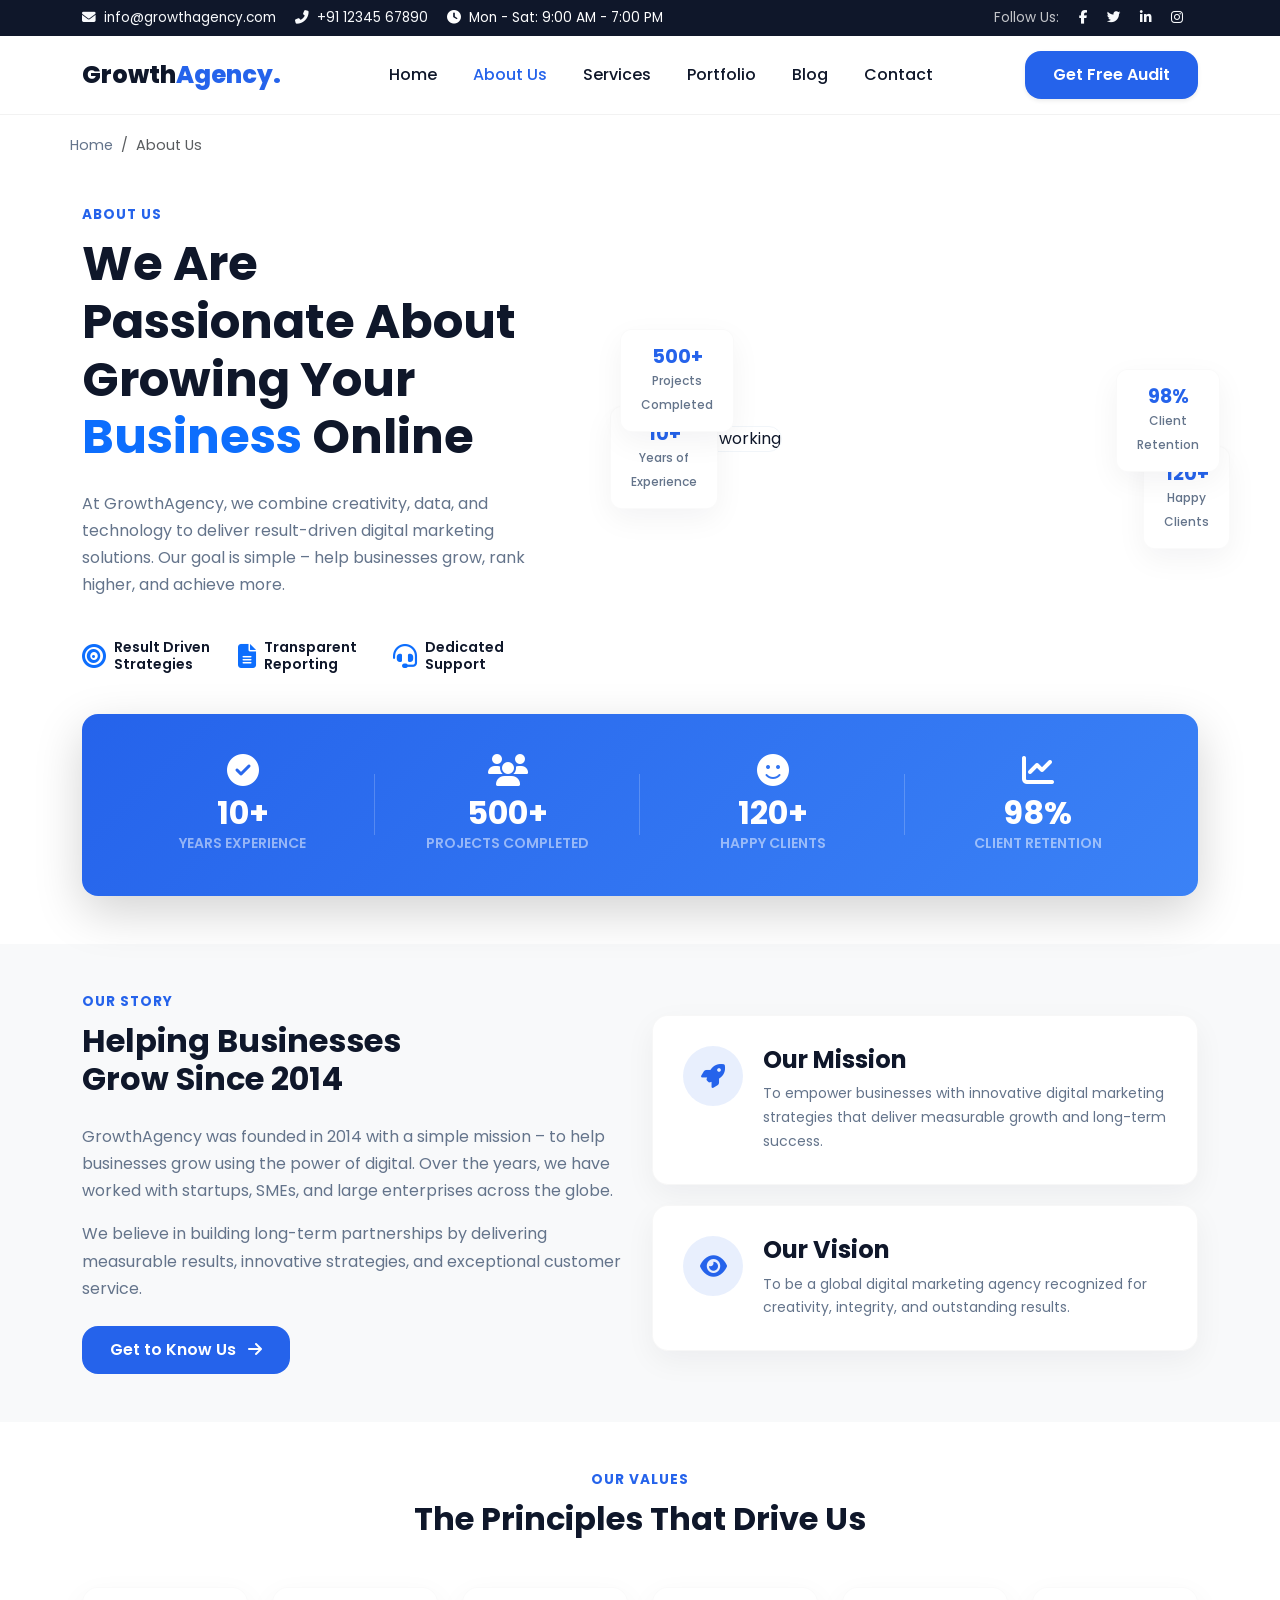
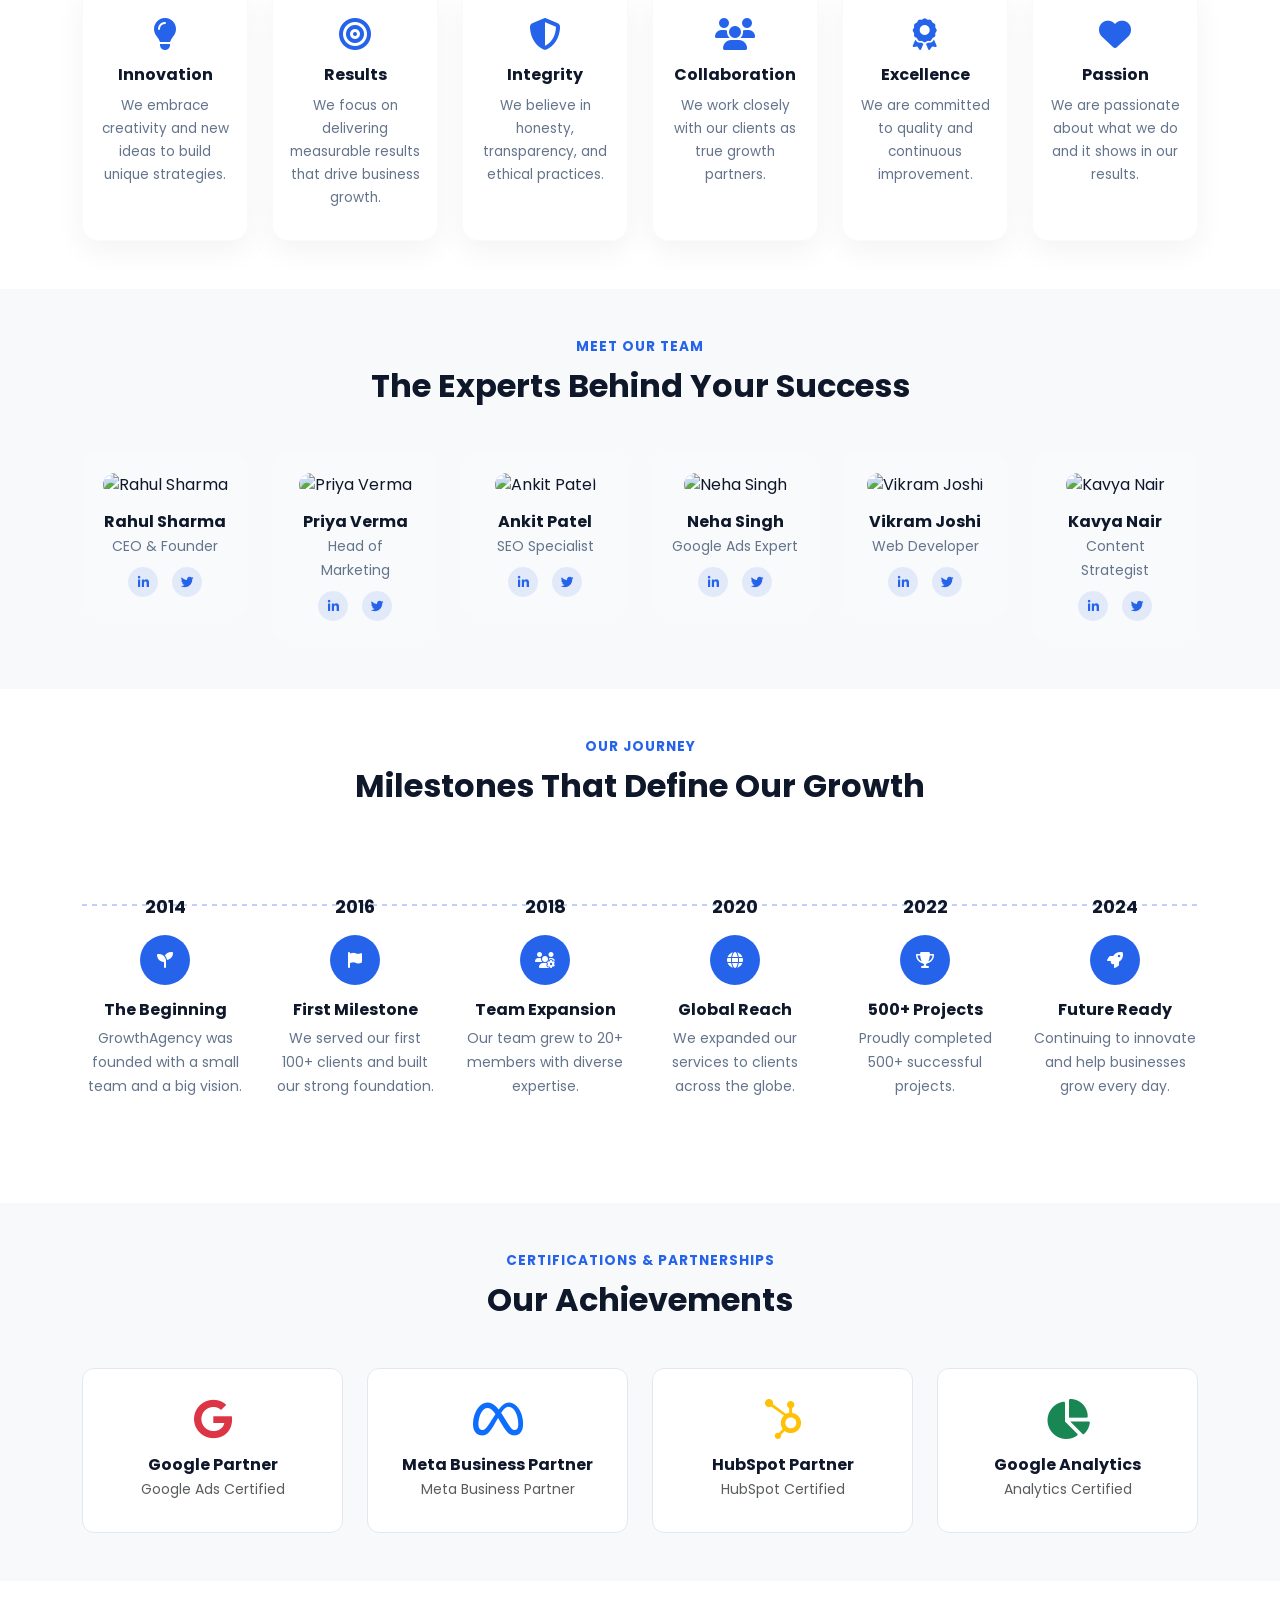
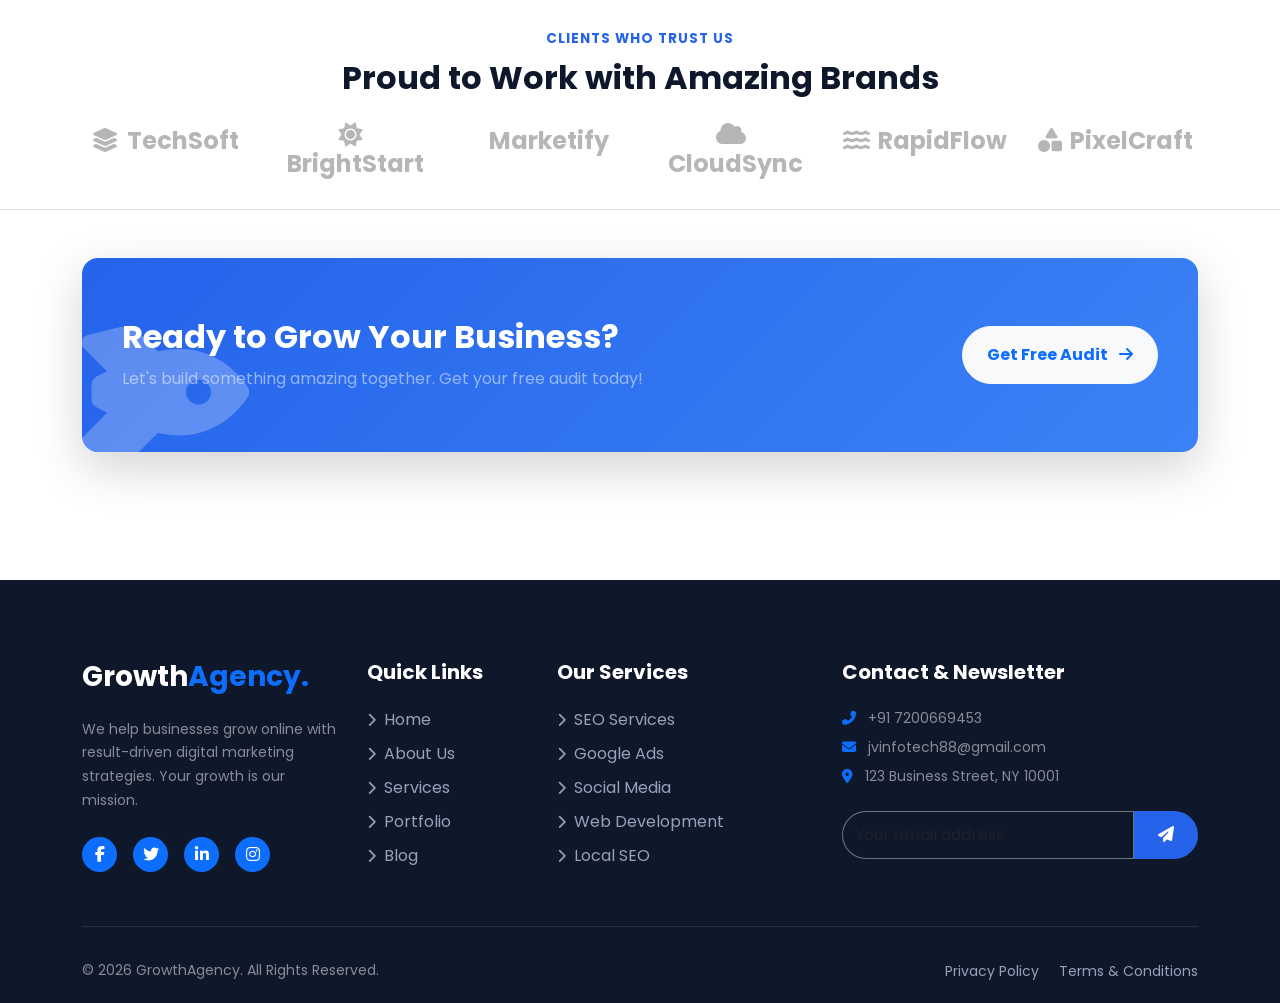
==== About us.html @ e073d341 "Initial commit - JV Infotech website" ====
<!DOCTYPE html>
<html lang="en">
<head>
    <meta charset="UTF-8">
    <meta name="viewport" content="width=device-width, initial-scale=1.0">
    <meta name="description" content="About GrowthAgency - Passionate about growing your business online.">
    <title>About Us | GrowthAgency</title>
    
    <!-- Google Fonts: Poppins -->
    <link href="https://fonts.googleapis.com/css2?family=Poppins:wght@300;400;500;600;700;800&display=swap" rel="stylesheet">
    
    <!-- Bootstrap 5.3 CSS -->
    <link href="https://cdn.jsdelivr.net/npm/bootstrap@5.3.0/dist/css/bootstrap.min.css" rel="stylesheet">
    
    <!-- Font Awesome -->
    <link rel="stylesheet" href="https://cdnjs.cloudflare.com/ajax/libs/font-awesome/6.4.0/css/all.min.css">
    
    <!-- AOS Animation Library -->
    <link href="https://unpkg.com/aos@2.3.1/dist/aos.css" rel="stylesheet">

    <style>
        :root {
            --primary: #2563EB;
            --secondary: #0F172A;
            --accent: #3B82F6;
            --light: #F8FAFC;
            --white: #FFFFFF;
            --text-gray: #64748B;
            --radius: 16px;
            --shadow: 0 10px 30px rgba(15, 23, 42, 0.05);
            --shadow-hover: 0 20px 40px rgba(37, 99, 235, 0.15);
            --transition: all 0.3s cubic-bezier(0.4, 0, 0.2, 1);
        }

        body {
            font-family: 'Poppins', sans-serif;
            color: var(--secondary);
            background-color: var(--white);
            overflow-x: hidden;
        }

        h1, h2, h3, h4, h5, h6 { font-weight: 700; }
        p { color: var(--text-gray); line-height: 1.7; }
        a { text-decoration: none; color: var(--primary); transition: var(--transition); }
        a:hover { color: var(--secondary); }

        /* Buttons */
        .btn-primary {
            background-color: var(--primary);
            border: none;
            padding: 12px 28px;
            border-radius: var(--radius);
            font-weight: 600;
            transition: var(--transition);
        }
        .btn-primary:hover {
            background-color: var(--secondary);
            transform: translateY(-2px);
            box-shadow: var(--shadow-hover);
        }

        /* Topbar & Navbar */
        .top-bar {
            background-color: var(--secondary);
            color: var(--white);
            font-size: 0.85rem;
            padding: 8px 0;
        }
        .top-bar a { color: var(--light); margin-right: 15px; }
        
        .navbar {
            background: rgba(255, 255, 255, 0.95);
            backdrop-filter: blur(10px);
            padding: 15px 0;
            border-bottom: 1px solid rgba(0,0,0,0.05);
        }
        .navbar-brand { font-weight: 800; font-size: 1.5rem; color: var(--secondary); }
        .navbar-brand span { color: var(--primary); }
        .nav-link { font-weight: 500; color: var(--secondary) !important; margin: 0 10px; position: relative; }
        .nav-link.active, .nav-link:hover { color: var(--primary) !important; }

        /* Breadcrumb */
        .breadcrumb-wrap { padding: 20px 0 0 0; font-size: 0.9rem; }
        .breadcrumb a { color: var(--text-gray); }
        .breadcrumb a:hover { color: var(--primary); }

        /* General Section Styling */
        .section-title { margin-bottom: 3rem; }
        .section-subtitle {
            color: var(--primary);
            font-weight: 700;
            text-transform: uppercase;
            letter-spacing: 1px;
            font-size: 0.85rem;
            margin-bottom: 10px;
            display: block;
        }

        /* About Hero Badges */
        .floating-badge {
            position: absolute;
            background: var(--white);
            padding: 15px 20px;
            border-radius: 12px;
            box-shadow: var(--shadow);
            text-align: center;
            border: 1px solid rgba(0,0,0,0.02);
            z-index: 2;
        }
        .floating-badge h4 { color: var(--primary); margin: 0; font-size: 1.2rem; }
        .floating-badge span { font-size: 0.75rem; color: var(--text-gray); font-weight: 500; }

        /* Stats Strip */
        .stats-strip {
            background: linear-gradient(135deg, var(--primary) 0%, var(--accent) 100%);
            border-radius: var(--radius);
            padding: 40px;
            color: var(--white);
            margin-top: 40px;
        }
        .stat-item { text-align: center; position: relative; }
        .stat-item:not(:last-child)::after {
            content: '';
            position: absolute;
            right: 0;
            top: 20%;
            height: 60%;
            width: 1px;
            background: rgba(255,255,255,0.2);
        }
        @media (max-width: 768px) {
            .stat-item:not(:last-child)::after { display: none; }
            .stat-item { margin-bottom: 30px; }
        }

        /* Mission / Vision Cards */
        .mission-card {
            background: var(--white);
            border-radius: var(--radius);
            padding: 30px;
            box-shadow: var(--shadow);
            border: 1px solid rgba(0,0,0,0.03);
            display: flex;
            align-items: flex-start;
            gap: 20px;
            margin-bottom: 20px;
            transition: var(--transition);
        }
        .mission-card:hover { transform: translateX(-5px); border-color: rgba(37, 99, 235, 0.2); }
        .mission-icon {
            width: 60px;
            height: 60px;
            background: rgba(37, 99, 235, 0.1);
            color: var(--primary);
            border-radius: 50%;
            display: flex;
            align-items: center;
            justify-content: center;
            font-size: 1.5rem;
            flex-shrink: 0;
        }

        /* Values Grid */
        .value-card {
            text-align: center;
            padding: 30px 15px;
            background: var(--white);
            border-radius: var(--radius);
            box-shadow: var(--shadow);
            border: 1px solid rgba(0,0,0,0.02);
            height: 100%;
            transition: var(--transition);
        }
        .value-card:hover { transform: translateY(-5px); box-shadow: var(--shadow-hover); }
        .value-icon { font-size: 2rem; color: var(--primary); margin-bottom: 15px; }
        .value-card h6 { font-weight: 700; margin-bottom: 10px; }
        .value-card p { font-size: 0.85rem; margin: 0; }

        /* Team Section */
        .team-card {
            background: var(--light);
            border-radius: var(--radius);
            padding: 20px;
            text-align: center;
            transition: var(--transition);
        }
        .team-card:hover { background: var(--white); box-shadow: var(--shadow); transform: translateY(-5px); }
        .team-img { width: 100%; aspect-ratio: 1/1; object-fit: cover; border-radius: 12px; margin-bottom: 15px; }
        .team-social a { color: var(--primary); margin: 0 5px; background: rgba(37, 99, 235, 0.1); width: 30px; height: 30px; display: inline-flex; align-items: center; justify-content: center; border-radius: 50%; font-size: 0.8rem; }
        .team-social a:hover { background: var(--primary); color: var(--white); }

        /* Journey Timeline */
        .timeline-wrapper { position: relative; padding: 40px 0; }
        .timeline-line {
            position: absolute;
            top: 50px;
            left: 0;
            width: 100%;
            height: 2px;
            background: repeating-linear-gradient(to right, var(--primary) 0, var(--primary) 5px, transparent 5px, transparent 10px);
            z-index: 1;
            opacity: 0.3;
        }
        .timeline-item { text-align: center; position: relative; z-index: 2; }
        .timeline-year { font-weight: 700; font-size: 1.1rem; color: var(--secondary); margin-bottom: 15px; display: block; }
        .timeline-icon {
            width: 50px;
            height: 50px;
            background: var(--primary);
            color: var(--white);
            border-radius: 50%;
            display: inline-flex;
            align-items: center;
            justify-content: center;
            margin-bottom: 15px;
            box-shadow: 0 0 0 6px var(--white);
        }
        @media (max-width: 991px) {
            .timeline-line { display: none; }
            .timeline-item { margin-bottom: 30px; border-left: 2px dashed var(--primary); padding-left: 20px; text-align: left; }
            .timeline-icon { margin-bottom: 10px; }
        }

        /* Logos Section */
        .partner-card {
            background: var(--white);
            border: 1px solid #e2e8f0;
            border-radius: 12px;
            padding: 30px;
            text-align: center;
            height: 100%;
            display: flex;
            flex-direction: column;
            justify-content: center;
            align-items: center;
        }
        .brand-logo { opacity: 0.6; filter: grayscale(100%); transition: var(--transition); max-height: 40px; }
        .brand-logo:hover { opacity: 1; filter: grayscale(0%); }

        /* CTA & Footer */
        .cta-section { background: linear-gradient(135deg, var(--primary) 0%, var(--accent) 100%); padding: 60px 40px; border-radius: var(--radius); }
        footer { background-color: var(--secondary); color: var(--white); padding: 80px 0 20px; margin-top: 80px; }
        .footer-links a { color: #94A3B8; display: block; margin-bottom: 10px; transition: var(--transition); }
        .footer-links a:hover { color: var(--primary); padding-left: 5px; }
    </style>
</head>
<body>

    <!-- Top Info Bar -->
    <div class="top-bar d-none d-lg-block">
        <div class="container d-flex justify-content-between align-items-center">
            <div>
                <a href="mailto:info@growthagency.com"><i class="fas fa-envelope me-2"></i>info@growthagency.com</a>
                <a href="tel:+911234567890"><i class="fas fa-phone-alt me-2"></i>+91 12345 67890</a>
                <span><i class="fas fa-clock me-2"></i>Mon - Sat: 9:00 AM - 7:00 PM</span>
            </div>
            <div>
                <span class="me-3 opacity-75">Follow Us:</span>
                <a href="#"><i class="fab fa-facebook-f"></i></a>
                <a href="#"><i class="fab fa-twitter"></i></a>
                <a href="#"><i class="fab fa-linkedin-in"></i></a>
                <a href="#"><i class="fab fa-instagram"></i></a>
            </div>
        </div>
    </div>

    <!-- Sticky Navbar -->
    <nav class="navbar navbar-expand-lg sticky-top">
        <div class="container">
            <a class="navbar-brand" href="#">Growth<span>Agency.</span></a>
            <button class="navbar-toggler" type="button" data-bs-toggle="collapse" data-bs-target="#navbarNav">
                <span class="navbar-toggler-icon"></span>
            </button>
            <div class="collapse navbar-collapse" id="navbarNav">
                <ul class="navbar-nav mx-auto">
                    <li class="nav-item"><a class="nav-link" href="index.html">Home</a></li>
                    <li class="nav-item"><a class="nav-link active" href="about.html">About Us</a></li>
                    <li class="nav-item"><a class="nav-link" href="services.html">Services</a></li>
                    <li class="nav-item"><a class="nav-link" href="#">Portfolio</a></li>
                    <li class="nav-item"><a class="nav-link" href="#">Blog</a></li>
                    <li class="nav-item"><a class="nav-link" href="#">Contact</a></li>
                </ul>
                <a href="#" class="btn btn-primary shadow-sm">Get Free Audit</a>
            </div>
        </div>
    </nav>

    <!-- Breadcrumb -->
    <div class="container breadcrumb-wrap">
        <nav aria-label="breadcrumb">
            <ol class="breadcrumb mb-0">
                <li class="breadcrumb-item"><a href="index.html">Home</a></li>
                <li class="breadcrumb-item active" aria-current="page">About Us</li>
            </ol>
        </nav>
    </div>

    <!-- Hero Section -->
    <section class="py-5">
        <div class="container">
            <div class="row align-items-center">
                <!-- Left Text -->
                <div class="col-lg-5 mb-5 mb-lg-0" data-aos="fade-right">
                    <span class="section-subtitle">About Us</span>
                    <h1 class="display-5 fw-bold mb-4">We Are Passionate About Growing Your <span class="text-primary">Business</span> Online</h1>
                    <p class="mb-4">At GrowthAgency, we combine creativity, data, and technology to deliver result-driven digital marketing solutions. Our goal is simple – help businesses grow, rank higher, and achieve more.</p>
                    
                    <div class="row g-3 mt-2">
                        <div class="col-sm-4 d-flex align-items-center gap-2">
                            <i class="fas fa-bullseye text-primary fs-4"></i>
                            <span class="small fw-semibold lh-sm">Result Driven<br>Strategies</span>
                        </div>
                        <div class="col-sm-4 d-flex align-items-center gap-2">
                            <i class="fas fa-file-alt text-primary fs-4"></i>
                            <span class="small fw-semibold lh-sm">Transparent<br>Reporting</span>
                        </div>
                        <div class="col-sm-4 d-flex align-items-center gap-2">
                            <i class="fas fa-headset text-primary fs-4"></i>
                            <span class="small fw-semibold lh-sm">Dedicated<br>Support</span>
                        </div>
                    </div>
                </div>

                <!-- Right Image with static badges -->
                <div class="col-lg-6 offset-lg-1 position-relative" data-aos="fade-left">
                    <img src="https://images.unsplash.com/photo-1522071820081-009f0129c71c?auto=format&fit=crop&w=800&q=80" alt="Team working" class="img-fluid rounded-4" style="border: 1px solid #f1f5f9;">
                    
                    <!-- Floating Stat Badges -->
                    <div class="floating-badge d-none d-md-block" style="top: -20px; left: -30px;">
                        <h4>10+</h4><span>Years of<br>Experience</span>
                    </div>
                    <div class="floating-badge d-none d-md-block" style="top: 20px; right: -20px;">
                        <h4>120+</h4><span>Happy<br>Clients</span>
                    </div>
                    <div class="floating-badge d-none d-md-block" style="bottom: 20px; left: -20px;">
                        <h4>500+</h4><span>Projects<br>Completed</span>
                    </div>
                    <div class="floating-badge d-none d-md-block" style="bottom: -20px; right: -10px;">
                        <h4>98%</h4><span>Client<br>Retention</span>
                    </div>
                </div>
            </div>

            <!-- Blue Stats Strip -->
            <div class="stats-strip shadow-lg" data-aos="fade-up">
                <div class="row">
                    <div class="col-md-3 stat-item">
                        <i class="fas fa-check-circle fs-2 mb-2"></i>
                        <h2 class="fw-bold mb-0">10+</h2>
                        <p class="mb-0 text-white-50 small text-uppercase fw-semibold">Years Experience</p>
                    </div>
                    <div class="col-md-3 stat-item">
                        <i class="fas fa-users fs-2 mb-2"></i>
                        <h2 class="fw-bold mb-0">500+</h2>
                        <p class="mb-0 text-white-50 small text-uppercase fw-semibold">Projects Completed</p>
                    </div>
                    <div class="col-md-3 stat-item">
                        <i class="fas fa-smile fs-2 mb-2"></i>
                        <h2 class="fw-bold mb-0">120+</h2>
                        <p class="mb-0 text-white-50 small text-uppercase fw-semibold">Happy Clients</p>
                    </div>
                    <div class="col-md-3 stat-item">
                        <i class="fas fa-chart-line fs-2 mb-2"></i>
                        <h2 class="fw-bold mb-0">98%</h2>
                        <p class="mb-0 text-white-50 small text-uppercase fw-semibold">Client Retention</p>
                    </div>
                </div>
            </div>
        </div>
    </section>

    <!-- Our Story Section -->
    <section class="py-5 bg-light">
        <div class="container">
            <div class="row align-items-center">
                <div class="col-lg-6 mb-5 mb-lg-0" data-aos="fade-right">
                    <span class="section-subtitle">Our Story</span>
                    <h2 class="mb-4">Helping Businesses<br>Grow Since 2014</h2>
                    <p>GrowthAgency was founded in 2014 with a simple mission – to help businesses grow using the power of digital. Over the years, we have worked with startups, SMEs, and large enterprises across the globe.</p>
                    <p class="mb-4">We believe in building long-term partnerships by delivering measurable results, innovative strategies, and exceptional customer service.</p>
                    <a href="#" class="btn btn-primary">Get to Know Us <i class="fas fa-arrow-right ms-2"></i></a>
                </div>
                <div class="col-lg-6" data-aos="fade-left">
                    <div class="mission-card">
                        <div class="mission-icon"><i class="fas fa-rocket"></i></div>
                        <div>
                            <h4 class="mb-2">Our Mission</h4>
                            <p class="mb-0 small">To empower businesses with innovative digital marketing strategies that deliver measurable growth and long-term success.</p>
                        </div>
                    </div>
                    <div class="mission-card mb-0">
                        <div class="mission-icon"><i class="fas fa-eye"></i></div>
                        <div>
                            <h4 class="mb-2">Our Vision</h4>
                            <p class="mb-0 small">To be a global digital marketing agency recognized for creativity, integrity, and outstanding results.</p>
                        </div>
                    </div>
                </div>
            </div>
        </div>
    </section>

    <!-- Our Values Section -->
    <section class="py-5">
        <div class="container">
            <div class="text-center section-title" data-aos="fade-up">
                <span class="section-subtitle">Our Values</span>
                <h2>The Principles That Drive Us</h2>
            </div>
            
            <div class="row g-4 justify-content-center">
                <!-- Value 1 -->
                <div class="col-lg-2 col-md-4 col-6" data-aos="fade-up" data-aos-delay="100">
                    <div class="value-card">
                        <i class="fas fa-lightbulb value-icon"></i>
                        <h6>Innovation</h6>
                        <p>We embrace creativity and new ideas to build unique strategies.</p>
                    </div>
                </div>
                <!-- Value 2 -->
                <div class="col-lg-2 col-md-4 col-6" data-aos="fade-up" data-aos-delay="200">
                    <div class="value-card">
                        <i class="fas fa-bullseye value-icon"></i>
                        <h6>Results</h6>
                        <p>We focus on delivering measurable results that drive business growth.</p>
                    </div>
                </div>
                <!-- Value 3 -->
                <div class="col-lg-2 col-md-4 col-6" data-aos="fade-up" data-aos-delay="300">
                    <div class="value-card">
                        <i class="fas fa-shield-alt value-icon"></i>
                        <h6>Integrity</h6>
                        <p>We believe in honesty, transparency, and ethical practices.</p>
                    </div>
                </div>
                <!-- Value 4 -->
                <div class="col-lg-2 col-md-4 col-6" data-aos="fade-up" data-aos-delay="400">
                    <div class="value-card">
                        <i class="fas fa-users value-icon"></i>
                        <h6>Collaboration</h6>
                        <p>We work closely with our clients as true growth partners.</p>
                    </div>
                </div>
                <!-- Value 5 -->
                <div class="col-lg-2 col-md-4 col-6" data-aos="fade-up" data-aos-delay="500">
                    <div class="value-card">
                        <i class="fas fa-award value-icon"></i>
                        <h6>Excellence</h6>
                        <p>We are committed to quality and continuous improvement.</p>
                    </div>
                </div>
                <!-- Value 6 -->
                <div class="col-lg-2 col-md-4 col-6" data-aos="fade-up" data-aos-delay="600">
                    <div class="value-card">
                        <i class="fas fa-heart value-icon"></i>
                        <h6>Passion</h6>
                        <p>We are passionate about what we do and it shows in our results.</p>
                    </div>
                </div>
            </div>
        </div>
    </section>

    <!-- Meet Our Team -->
    <section class="py-5 bg-light">
        <div class="container">
            <div class="text-center section-title" data-aos="fade-up">
                <span class="section-subtitle">Meet Our Team</span>
                <h2>The Experts Behind Your Success</h2>
            </div>
            
            <div class="row g-4">
                <!-- Team 1 -->
                <div class="col-lg-2 col-md-4 col-6" data-aos="fade-up" data-aos-delay="100">
                    <div class="team-card">
                        <img src="https://randomuser.me/api/portraits/men/32.jpg" alt="Rahul Sharma" class="team-img">
                        <h6 class="mb-1 fw-bold">Rahul Sharma</h6>
                        <p class="small mb-2">CEO & Founder</p>
                        <div class="team-social">
                            <a href="#"><i class="fab fa-linkedin-in"></i></a>
                            <a href="#"><i class="fab fa-twitter"></i></a>
                        </div>
                    </div>
                </div>
                <!-- Team 2 -->
                <div class="col-lg-2 col-md-4 col-6" data-aos="fade-up" data-aos-delay="200">
                    <div class="team-card">
                        <img src="https://randomuser.me/api/portraits/women/44.jpg" alt="Priya Verma" class="team-img">
                        <h6 class="mb-1 fw-bold">Priya Verma</h6>
                        <p class="small mb-2">Head of Marketing</p>
                        <div class="team-social">
                            <a href="#"><i class="fab fa-linkedin-in"></i></a>
                            <a href="#"><i class="fab fa-twitter"></i></a>
                        </div>
                    </div>
                </div>
                <!-- Team 3 -->
                <div class="col-lg-2 col-md-4 col-6" data-aos="fade-up" data-aos-delay="300">
                    <div class="team-card">
                        <img src="https://randomuser.me/api/portraits/men/62.jpg" alt="Ankit Patel" class="team-img">
                        <h6 class="mb-1 fw-bold">Ankit Patel</h6>
                        <p class="small mb-2">SEO Specialist</p>
                        <div class="team-social">
                            <a href="#"><i class="fab fa-linkedin-in"></i></a>
                            <a href="#"><i class="fab fa-twitter"></i></a>
                        </div>
                    </div>
                </div>
                <!-- Team 4 -->
                <div class="col-lg-2 col-md-4 col-6" data-aos="fade-up" data-aos-delay="400">
                    <div class="team-card">
                        <img src="https://randomuser.me/api/portraits/women/68.jpg" alt="Neha Singh" class="team-img">
                        <h6 class="mb-1 fw-bold">Neha Singh</h6>
                        <p class="small mb-2">Google Ads Expert</p>
                        <div class="team-social">
                            <a href="#"><i class="fab fa-linkedin-in"></i></a>
                            <a href="#"><i class="fab fa-twitter"></i></a>
                        </div>
                    </div>
                </div>
                <!-- Team 5 -->
                <div class="col-lg-2 col-md-4 col-6" data-aos="fade-up" data-aos-delay="500">
                    <div class="team-card">
                        <img src="https://randomuser.me/api/portraits/men/85.jpg" alt="Vikram Joshi" class="team-img">
                        <h6 class="mb-1 fw-bold">Vikram Joshi</h6>
                        <p class="small mb-2">Web Developer</p>
                        <div class="team-social">
                            <a href="#"><i class="fab fa-linkedin-in"></i></a>
                            <a href="#"><i class="fab fa-twitter"></i></a>
                        </div>
                    </div>
                </div>
                <!-- Team 6 -->
                <div class="col-lg-2 col-md-4 col-6" data-aos="fade-up" data-aos-delay="600">
                    <div class="team-card">
                        <img src="https://randomuser.me/api/portraits/women/90.jpg" alt="Kavya Nair" class="team-img">
                        <h6 class="mb-1 fw-bold">Kavya Nair</h6>
                        <p class="small mb-2">Content Strategist</p>
                        <div class="team-social">
                            <a href="#"><i class="fab fa-linkedin-in"></i></a>
                            <a href="#"><i class="fab fa-twitter"></i></a>
                        </div>
                    </div>
                </div>
            </div>
        </div>
    </section>

    <!-- Our Journey Timeline -->
    <section class="py-5">
        <div class="container">
            <div class="text-center section-title" data-aos="fade-up">
                <span class="section-subtitle">Our Journey</span>
                <h2>Milestones That Define Our Growth</h2>
            </div>
            
            <div class="timeline-wrapper" data-aos="fade-up">
                <div class="timeline-line"></div>
                <div class="row text-center">
                    <div class="col-lg-2 col-md-6 timeline-item">
                        <span class="timeline-year">2014</span>
                        <div class="timeline-icon"><i class="fas fa-seedling"></i></div>
                        <h6 class="fw-bold">The Beginning</h6>
                        <p class="small">GrowthAgency was founded with a small team and a big vision.</p>
                    </div>
                    <div class="col-lg-2 col-md-6 timeline-item">
                        <span class="timeline-year">2016</span>
                        <div class="timeline-icon"><i class="fas fa-flag"></i></div>
                        <h6 class="fw-bold">First Milestone</h6>
                        <p class="small">We served our first 100+ clients and built our strong foundation.</p>
                    </div>
                    <div class="col-lg-2 col-md-6 timeline-item">
                        <span class="timeline-year">2018</span>
                        <div class="timeline-icon"><i class="fas fa-users-cog"></i></div>
                        <h6 class="fw-bold">Team Expansion</h6>
                        <p class="small">Our team grew to 20+ members with diverse expertise.</p>
                    </div>
                    <div class="col-lg-2 col-md-6 timeline-item">
                        <span class="timeline-year">2020</span>
                        <div class="timeline-icon"><i class="fas fa-globe"></i></div>
                        <h6 class="fw-bold">Global Reach</h6>
                        <p class="small">We expanded our services to clients across the globe.</p>
                    </div>
                    <div class="col-lg-2 col-md-6 timeline-item">
                        <span class="timeline-year">2022</span>
                        <div class="timeline-icon"><i class="fas fa-trophy"></i></div>
                        <h6 class="fw-bold">500+ Projects</h6>
                        <p class="small">Proudly completed 500+ successful projects.</p>
                    </div>
                    <div class="col-lg-2 col-md-6 timeline-item">
                        <span class="timeline-year">2024</span>
                        <div class="timeline-icon"><i class="fas fa-rocket"></i></div>
                        <h6 class="fw-bold">Future Ready</h6>
                        <p class="small">Continuing to innovate and help businesses grow every day.</p>
                    </div>
                </div>
            </div>
        </div>
    </section>

    <!-- Certifications & Partnerships -->
    <section class="py-5 bg-light">
        <div class="container">
            <div class="text-center section-title" data-aos="fade-up">
                <span class="section-subtitle">Certifications & Partnerships</span>
                <h2>Our Achievements</h2>
            </div>
            
            <div class="row g-4">
                <div class="col-md-3 col-sm-6" data-aos="fade-up" data-aos-delay="100">
                    <div class="partner-card">
                        <i class="fab fa-google fs-1 text-danger mb-3"></i>
                        <h6 class="fw-bold m-0">Google Partner</h6>
                        <p class="small text-muted m-0 mt-1">Google Ads Certified</p>
                    </div>
                </div>
                <div class="col-md-3 col-sm-6" data-aos="fade-up" data-aos-delay="200">
                    <div class="partner-card">
                        <i class="fab fa-meta fs-1 text-primary mb-3"></i>
                        <h6 class="fw-bold m-0">Meta Business Partner</h6>
                        <p class="small text-muted m-0 mt-1">Meta Business Partner</p>
                    </div>
                </div>
                <div class="col-md-3 col-sm-6" data-aos="fade-up" data-aos-delay="300">
                    <div class="partner-card">
                        <i class="fab fa-hubspot fs-1 text-warning mb-3"></i>
                        <h6 class="fw-bold m-0">HubSpot Partner</h6>
                        <p class="small text-muted m-0 mt-1">HubSpot Certified</p>
                    </div>
                </div>
                <div class="col-md-3 col-sm-6" data-aos="fade-up" data-aos-delay="400">
                    <div class="partner-card">
                        <i class="fas fa-chart-pie fs-1 text-success mb-3"></i>
                        <h6 class="fw-bold m-0">Google Analytics</h6>
                        <p class="small text-muted m-0 mt-1">Analytics Certified</p>
                    </div>
                </div>
            </div>
        </div>
    </section>

    <!-- Clients Who Trust Us -->
    <section class="py-5 border-bottom">
        <div class="container">
            <div class="text-center section-title mb-4" data-aos="fade-up">
                <span class="section-subtitle">Clients Who Trust Us</span>
                <h2>Proud to Work with Amazing Brands</h2>
            </div>
            <div class="row align-items-center justify-content-center text-center opacity-75" data-aos="fade-up">
                <div class="col-4 col-md-2 mb-4 mb-md-0"><h4 class="brand-logo text-muted m-0"><i class="fas fa-layer-group me-2"></i>TechSoft</h4></div>
                <div class="col-4 col-md-2 mb-4 mb-md-0"><h4 class="brand-logo text-muted m-0"><i class="fas fa-sun me-2"></i>BrightStart</h4></div>
                <div class="col-4 col-md-2 mb-4 mb-md-0"><h4 class="brand-logo text-muted m-0"><i class="fas fa-chart-network me-2"></i>Marketify</h4></div>
                <div class="col-4 col-md-2 mb-4 mb-md-0"><h4 class="brand-logo text-muted m-0"><i class="fas fa-cloud me-2"></i>CloudSync</h4></div>
                <div class="col-4 col-md-2 mb-4 mb-md-0"><h4 class="brand-logo text-muted m-0"><i class="fas fa-water me-2"></i>RapidFlow</h4></div>
                <div class="col-4 col-md-2 mb-4 mb-md-0"><h4 class="brand-logo text-muted m-0"><i class="fas fa-shapes me-2"></i>PixelCraft</h4></div>
            </div>
        </div>
    </section>

    <!-- CTA Section -->
    <section class="py-5">
        <div class="container">
            <div class="cta-section d-flex flex-column flex-md-row align-items-center justify-content-between position-relative overflow-hidden text-white shadow-lg" data-aos="zoom-in">
                <!-- Rocket decoration -->
                <i class="fas fa-rocket position-absolute opacity-25" style="font-size: 10rem; bottom: -20px; left: -20px; transform: rotate(45deg);"></i>
                
                <div class="position-relative z-2 mb-4 mb-md-0">
                    <h2 class="fw-bold mb-2">Ready to Grow Your Business?</h2>
                    <p class="m-0 text-white-50">Let's build something amazing together. Get your free audit today!</p>
                </div>
                <a href="#" class="btn btn-light text-primary fw-bold px-4 py-3 rounded-pill position-relative z-2">Get Free Audit <i class="fas fa-arrow-right ms-2"></i></a>
            </div>
        </div>
    </section>

    <!-- Footer -->
    <footer>
        <div class="container">
            <div class="row g-4 mb-5">
                <div class="col-lg-3 col-md-6">
                    <h3 class="fw-bold text-white mb-4">Growth<span class="text-primary">Agency.</span></h3>
                    <p class="text-white-50 small mb-4">We help businesses grow online with result-driven digital marketing strategies. Your growth is our mission.</p>
                    <div class="d-flex gap-3">
                        <a href="#" class="text-white bg-primary p-2 rounded-circle d-flex align-items-center justify-content-center" style="width: 35px; height: 35px;"><i class="fab fa-facebook-f"></i></a>
                        <a href="#" class="text-white bg-primary p-2 rounded-circle d-flex align-items-center justify-content-center" style="width: 35px; height: 35px;"><i class="fab fa-twitter"></i></a>
                        <a href="#" class="text-white bg-primary p-2 rounded-circle d-flex align-items-center justify-content-center" style="width: 35px; height: 35px;"><i class="fab fa-linkedin-in"></i></a>
                        <a href="#" class="text-white bg-primary p-2 rounded-circle d-flex align-items-center justify-content-center" style="width: 35px; height: 35px;"><i class="fab fa-instagram"></i></a>
                    </div>
                </div>
                
                <div class="col-lg-2 col-md-6 footer-links">
                    <h5 class="text-white mb-4">Quick Links</h5>
                    <a href="index.html"><i class="fas fa-chevron-right me-2 small"></i>Home</a>
                    <a href="about.html"><i class="fas fa-chevron-right me-2 small"></i>About Us</a>
                    <a href="services.html"><i class="fas fa-chevron-right me-2 small"></i>Services</a>
                    <a href="#"><i class="fas fa-chevron-right me-2 small"></i>Portfolio</a>
                    <a href="#"><i class="fas fa-chevron-right me-2 small"></i>Blog</a>
                </div>
                
                <div class="col-lg-3 col-md-6 footer-links">
                    <h5 class="text-white mb-4">Our Services</h5>
                    <a href="#"><i class="fas fa-chevron-right me-2 small"></i>SEO Services</a>
                    <a href="#"><i class="fas fa-chevron-right me-2 small"></i>Google Ads</a>
                    <a href="#"><i class="fas fa-chevron-right me-2 small"></i>Social Media</a>
                    <a href="#"><i class="fas fa-chevron-right me-2 small"></i>Web Development</a>
                    <a href="#"><i class="fas fa-chevron-right me-2 small"></i>Local SEO</a>
                </div>
                
                <div class="col-lg-4 col-md-6">
                    <h5 class="text-white mb-4">Contact & Newsletter</h5>
                    <ul class="list-unstyled text-white-50 small mb-4">
                        <li class="mb-2"><i class="fas fa-phone-alt me-2 text-primary"></i> +91 7200669453</li>
                        <li class="mb-2"><i class="fas fa-envelope me-2 text-primary"></i> jvinfotech88@gmail.com</li>
                        <li class="mb-2"><i class="fas fa-map-marker-alt me-2 text-primary"></i> 123 Business Street, NY 10001</li>
                    </ul>
                    <form class="d-flex">
                        <input type="email" class="form-control rounded-start-pill bg-transparent text-white border-secondary" placeholder="Your email address" required>
                        <button class="btn btn-primary rounded-end-pill px-4" type="submit"><i class="fas fa-paper-plane"></i></button>
                    </form>
                </div>
            </div>
            
            <hr class="border-secondary">
            
            <div class="row pt-3 align-items-center">
                <div class="col-md-6 text-center text-md-start">
                    <p class="text-white-50 small mb-0">&copy; 2026 GrowthAgency. All Rights Reserved.</p>
                </div>
                <div class="col-md-6 text-center text-md-end mt-3 mt-md-0 footer-links">
                    <a href="#" class="d-inline-block me-3 mb-0 small">Privacy Policy</a>
                    <a href="#" class="d-inline-block mb-0 small">Terms & Conditions</a>
                </div>
            </div>
        </div>
    </footer>

    <!-- Bootstrap JS Bundle -->
    <script src="https://cdn.jsdelivr.net/npm/bootstrap@5.3.0/dist/js/bootstrap.bundle.min.js"></script>
    
    <!-- AOS Animation Library JS -->
    <script src="https://unpkg.com/aos@2.3.1/dist/aos.js"></script>
    
    <script>
        // Initialize AOS animations
        AOS.init({
            duration: 800,
            once: true,
            offset: 100,
        });
    </script>
</body>
</html>
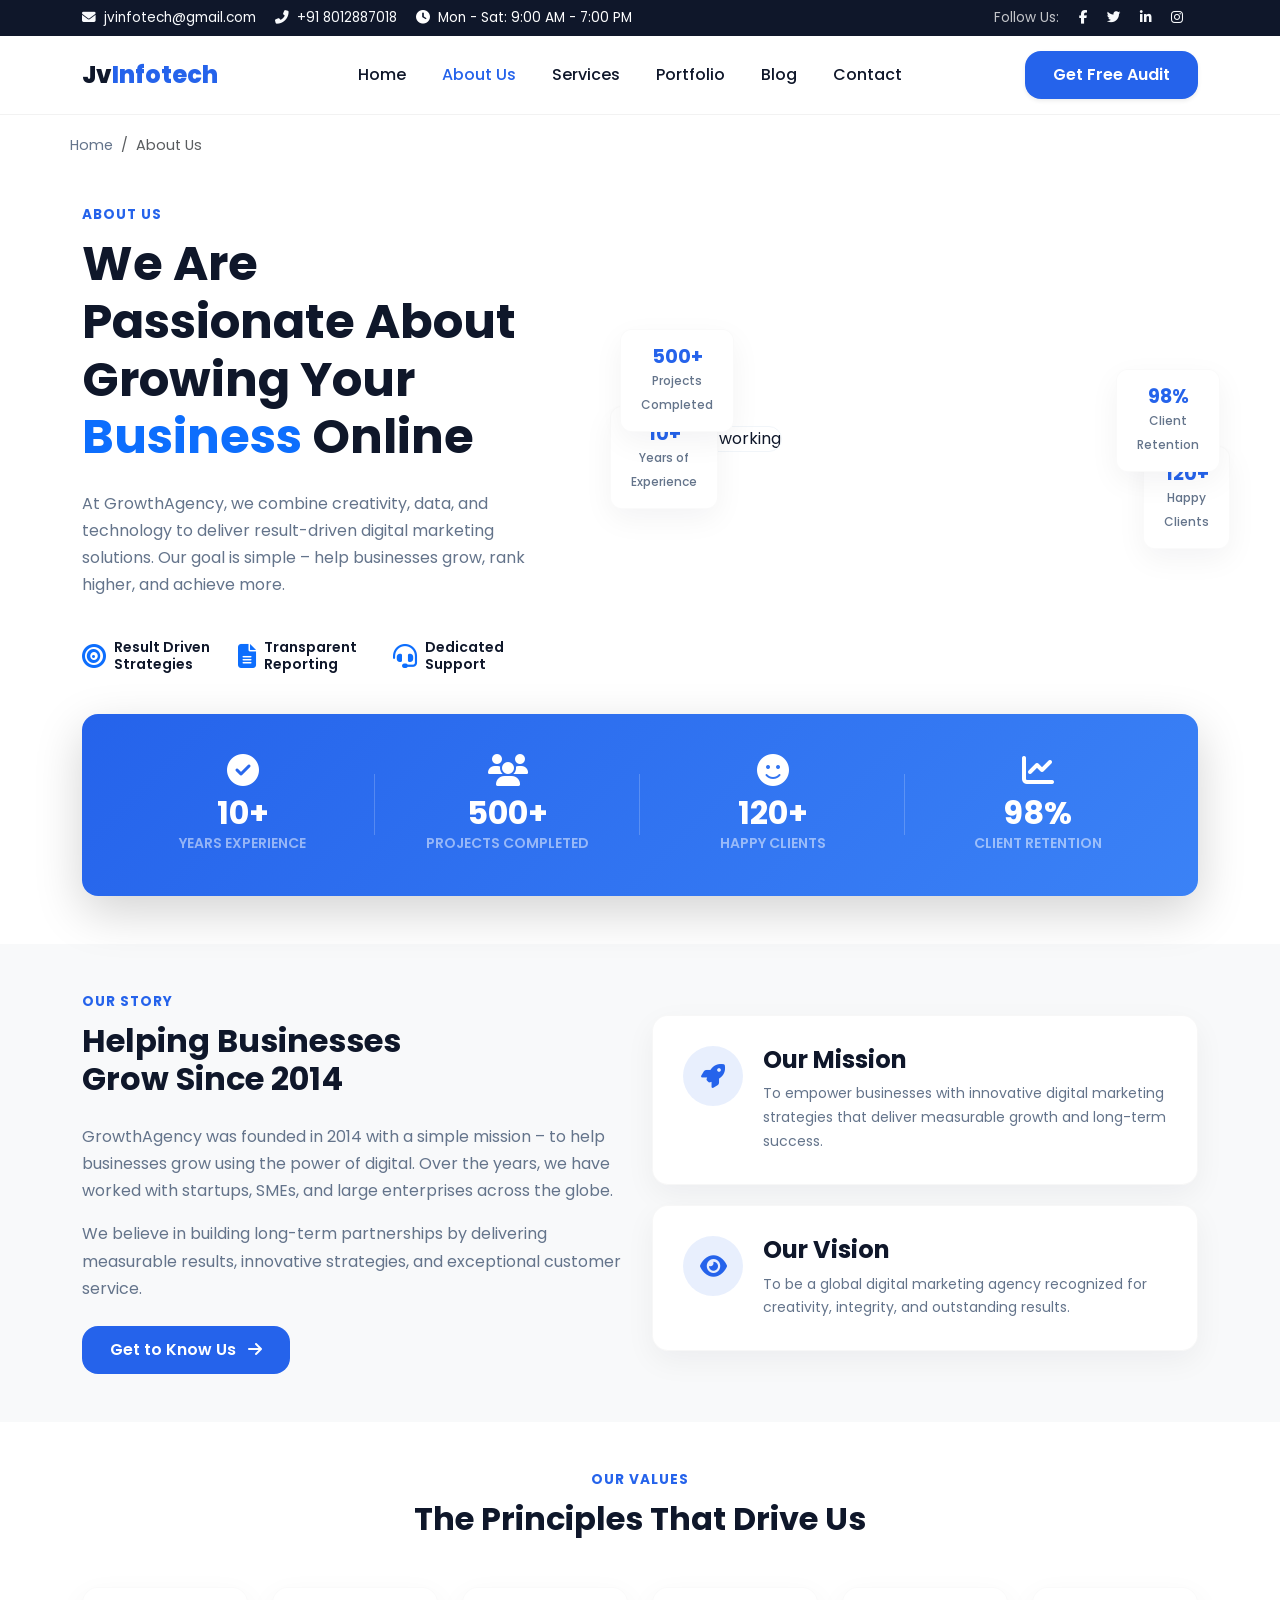
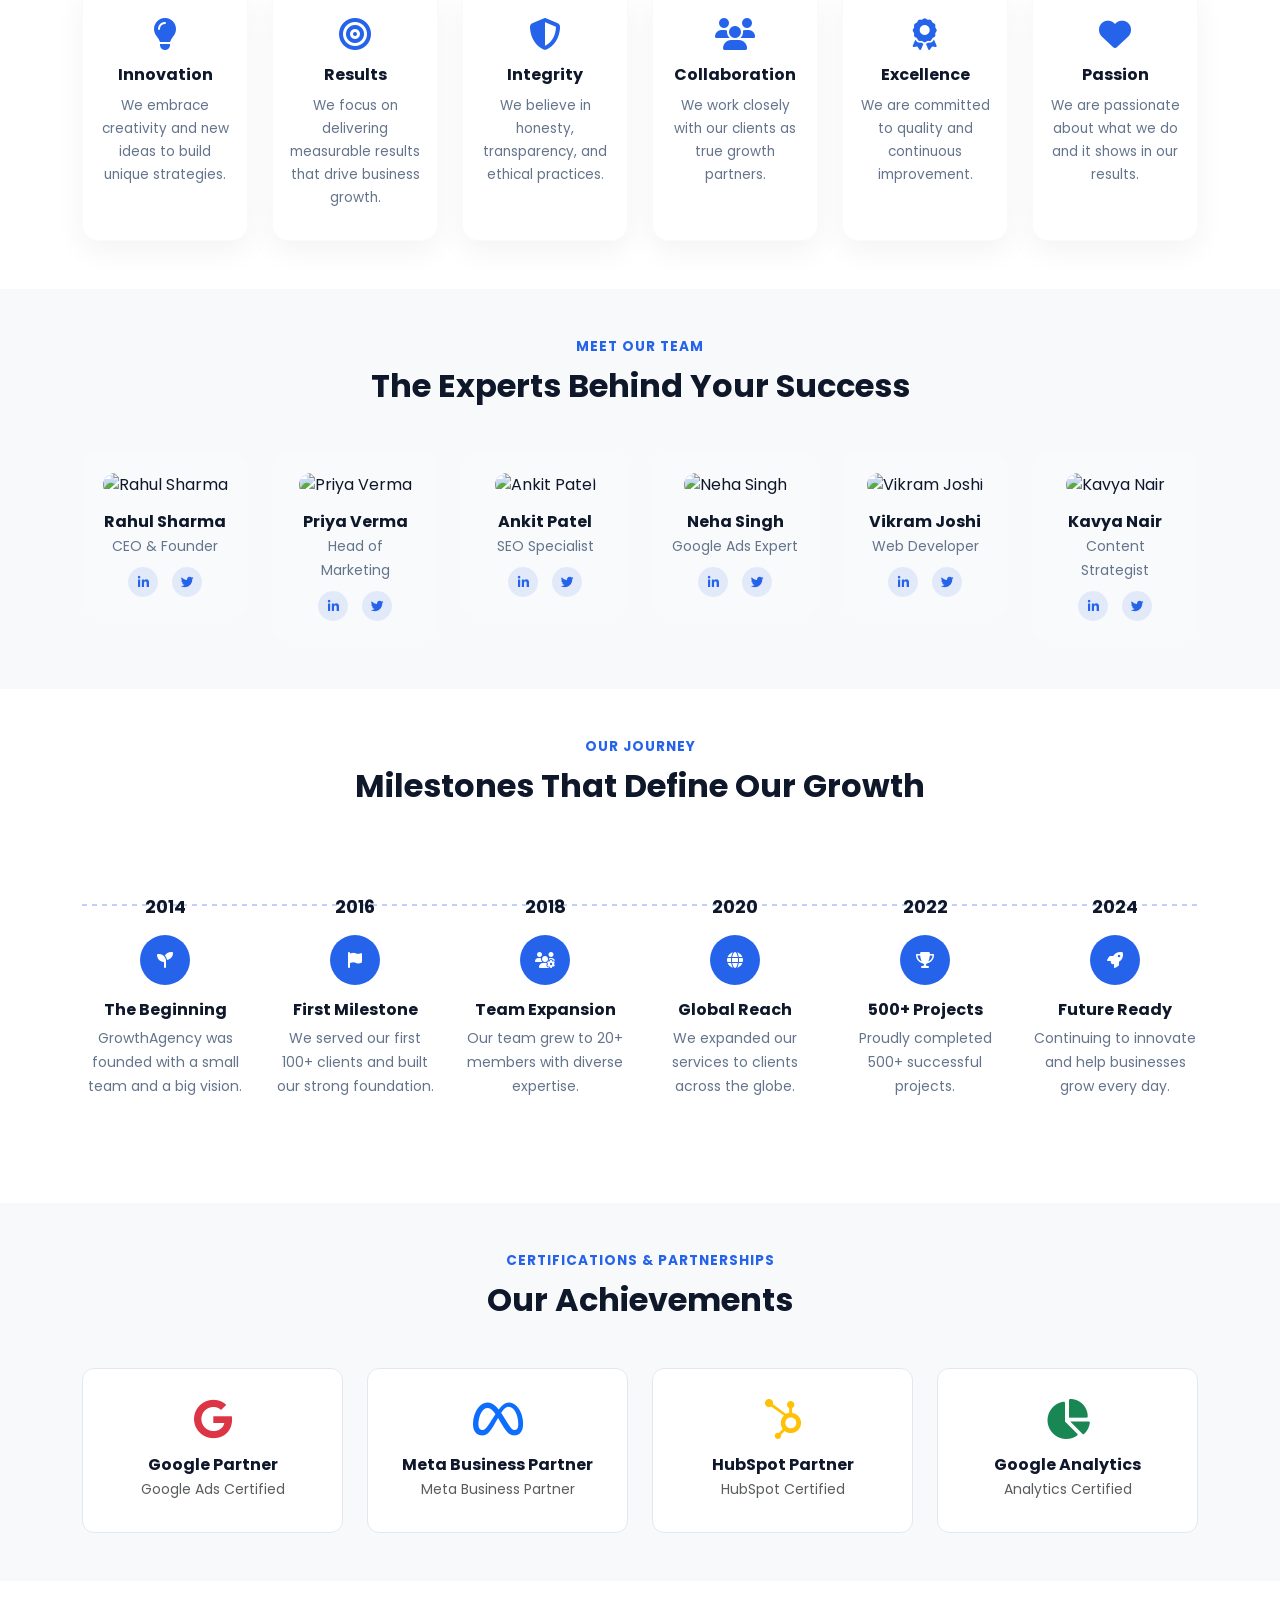
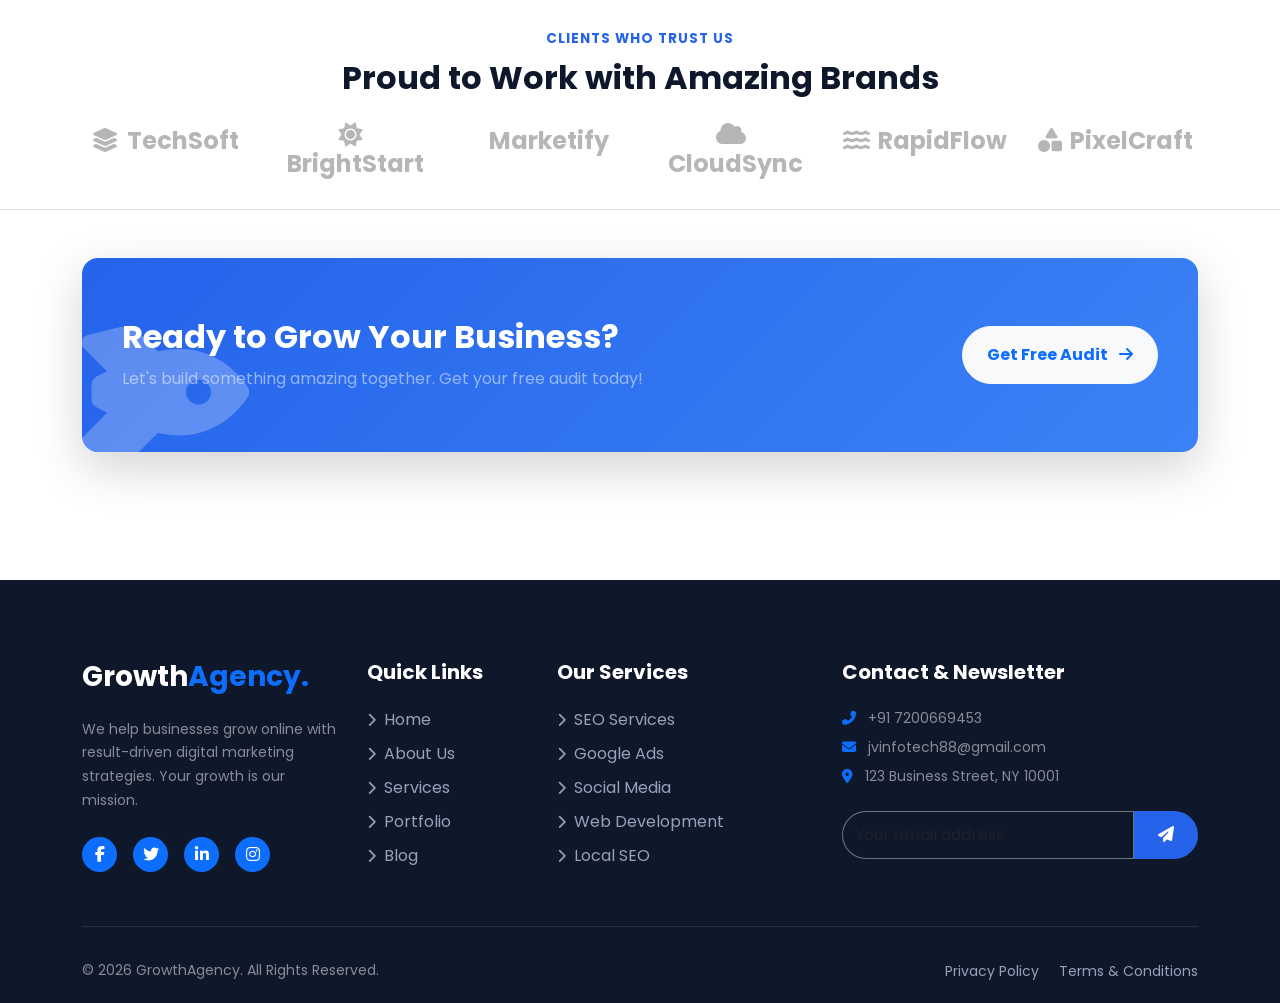
==== commit d6a50dc0: "jv infotech website" ====
--- a/About us.html
+++ b/About us.html
@@ -250,8 +250,8 @@
     <div class="top-bar d-none d-lg-block">
         <div class="container d-flex justify-content-between align-items-center">
             <div>
-                <a href="mailto:info@growthagency.com"><i class="fas fa-envelope me-2"></i>info@growthagency.com</a>
-                <a href="tel:+911234567890"><i class="fas fa-phone-alt me-2"></i>+91 12345 67890</a>
+                <a href="mailto:info@growthagency.com"><i class="fas fa-envelope me-2"></i>jvinfotech@gmail.com</a>
+                <a href="tel:+911234567890"><i class="fas fa-phone-alt me-2"></i>+91 8012887018</a>
                 <span><i class="fas fa-clock me-2"></i>Mon - Sat: 9:00 AM - 7:00 PM</span>
             </div>
             <div>
@@ -267,7 +267,7 @@
     <!-- Sticky Navbar -->
     <nav class="navbar navbar-expand-lg sticky-top">
         <div class="container">
-            <a class="navbar-brand" href="#">Growth<span>Agency.</span></a>
+            <a class="navbar-brand" href="#">Jv<span>Infotech</span></a>
             <button class="navbar-toggler" type="button" data-bs-toggle="collapse" data-bs-target="#navbarNav">
                 <span class="navbar-toggler-icon"></span>
             </button>
@@ -276,11 +276,11 @@
                     <li class="nav-item"><a class="nav-link" href="index.html">Home</a></li>
                     <li class="nav-item"><a class="nav-link active" href="about.html">About Us</a></li>
                     <li class="nav-item"><a class="nav-link" href="services.html">Services</a></li>
-                    <li class="nav-item"><a class="nav-link" href="#">Portfolio</a></li>
-                    <li class="nav-item"><a class="nav-link" href="#">Blog</a></li>
-                    <li class="nav-item"><a class="nav-link" href="#">Contact</a></li>
+                    <li class="nav-item"><a class="nav-link" href="Portfolio.html">Portfolio</a></li>
+                    <li class="nav-item"><a class="nav-link" href="Blogpage.html">Blog</a></li>
+                    <li class="nav-item"><a class="nav-link" href="ContactUs.html">Contact</a></li>
                 </ul>
-                <a href="#" class="btn btn-primary shadow-sm">Get Free Audit</a>
+                <a href="ContactUs.html" class="btn btn-primary shadow-sm">Get Free Audit</a>
             </div>
         </div>
     </nav>
